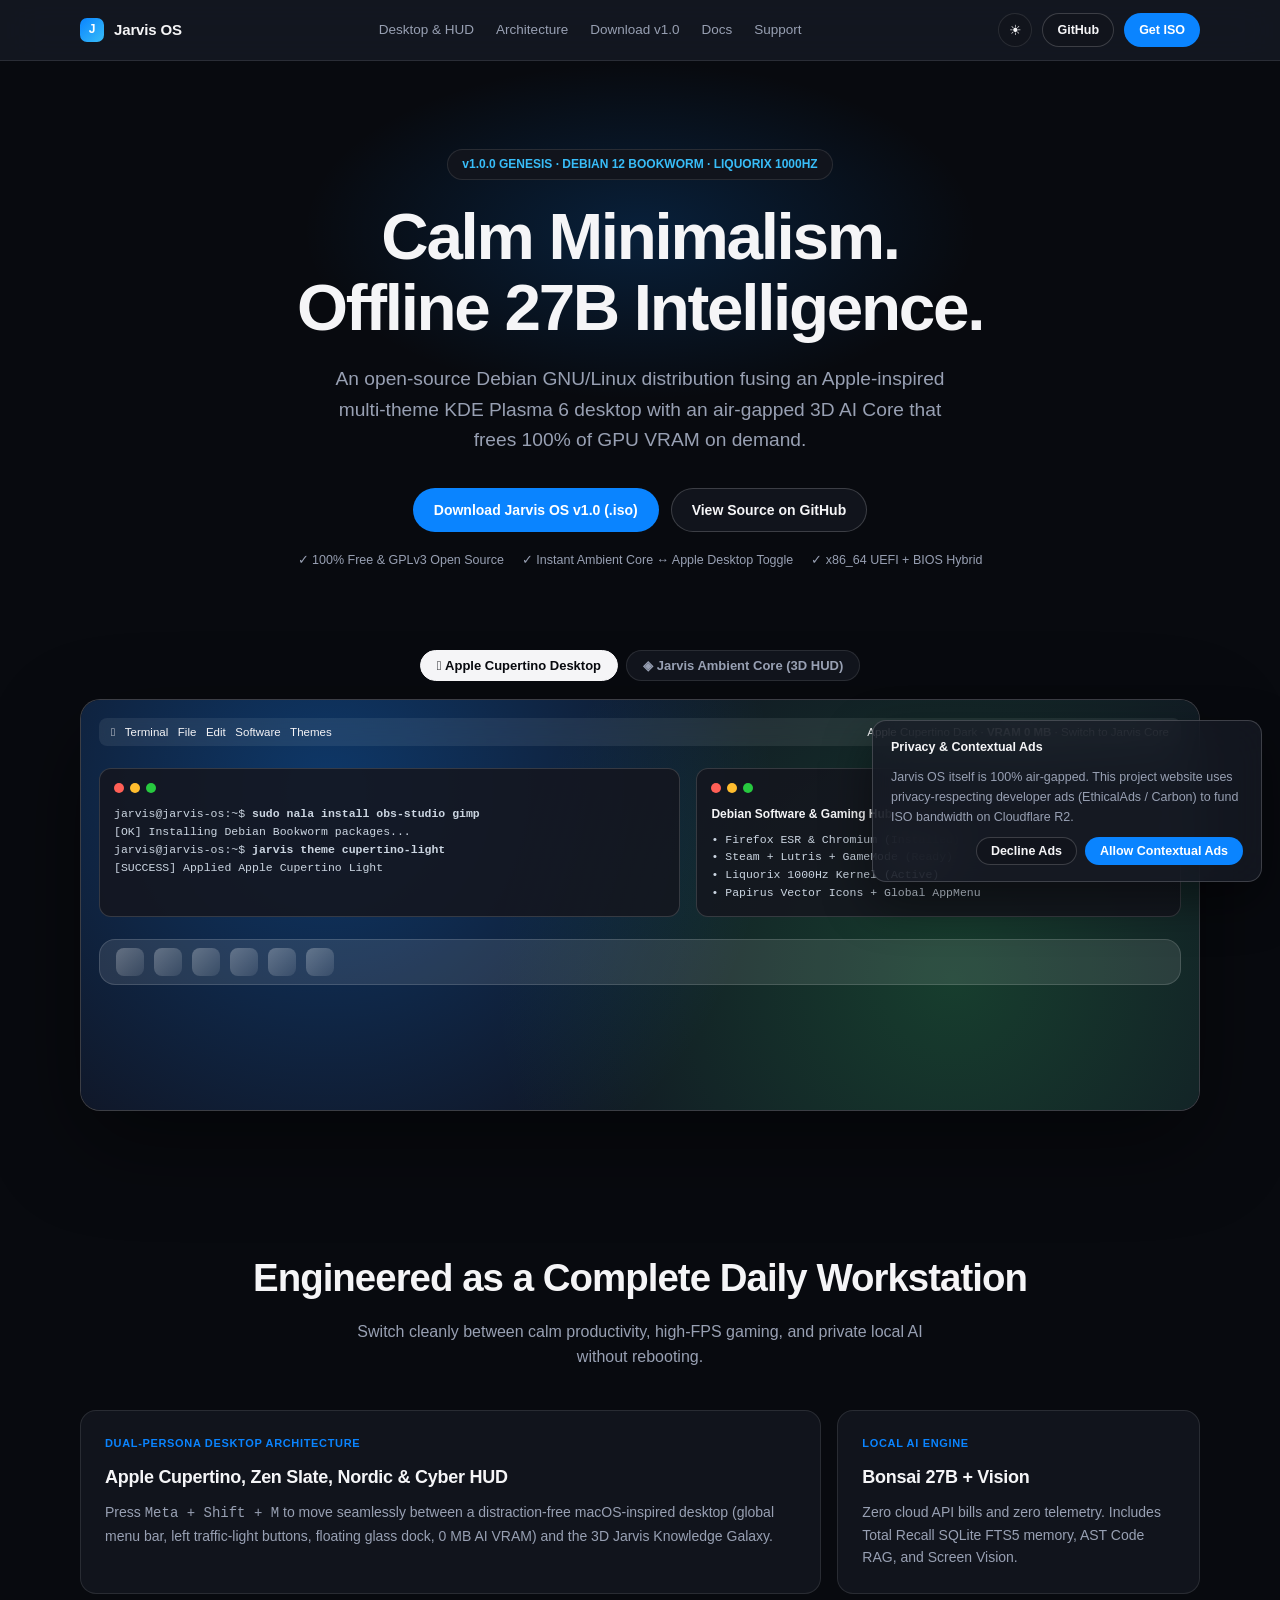
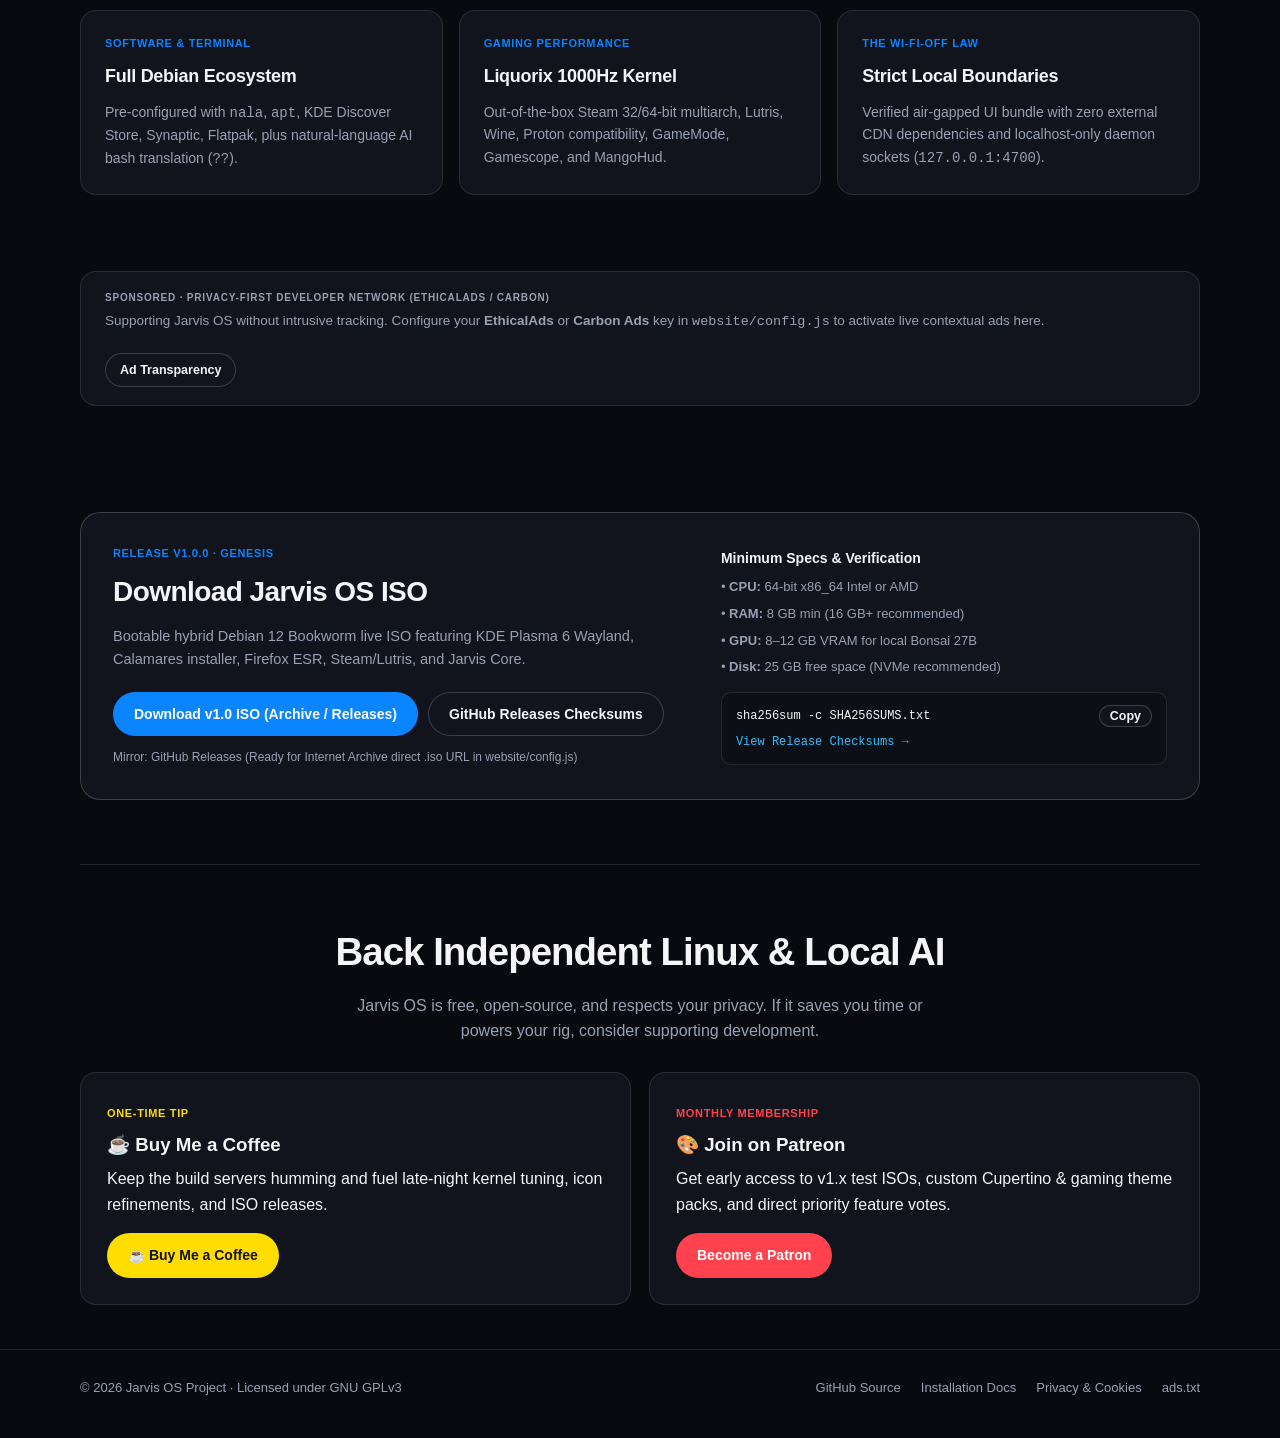
==== index.html @ 124e1205 "fix(iso,pages): verify all Bookworm packages, chroot policy-rc.d & Pages landing" ====
<!DOCTYPE html>
<html lang="en">
<head>
  <meta charset="UTF-8" />
  <meta http-equiv="refresh" content="0; url=website/index.html" />
  <meta name="viewport" content="width=device-width, initial-scale=1.0" />
  <title>Jarvis OS v1.0 — Redirecting...</title>
  <style>
    body {
      margin: 0; height: 100vh; display: grid; place-items: center;
      background: #080a0f; color: #f5f5f7;
      font-family: -apple-system, BlinkMacSystemFont, "Segoe UI", sans-serif;
    }
    a { color: #38bdf8; text-decoration: none; font-weight: 600; }
  </style>
  <script>
    window.location.replace("website/index.html");
  </script>
</head>
<body>
  <p>Opening Jarvis OS v1.0 Website… <a href="website/index.html">Click here if not redirected</a>.</p>
</body>
</html>
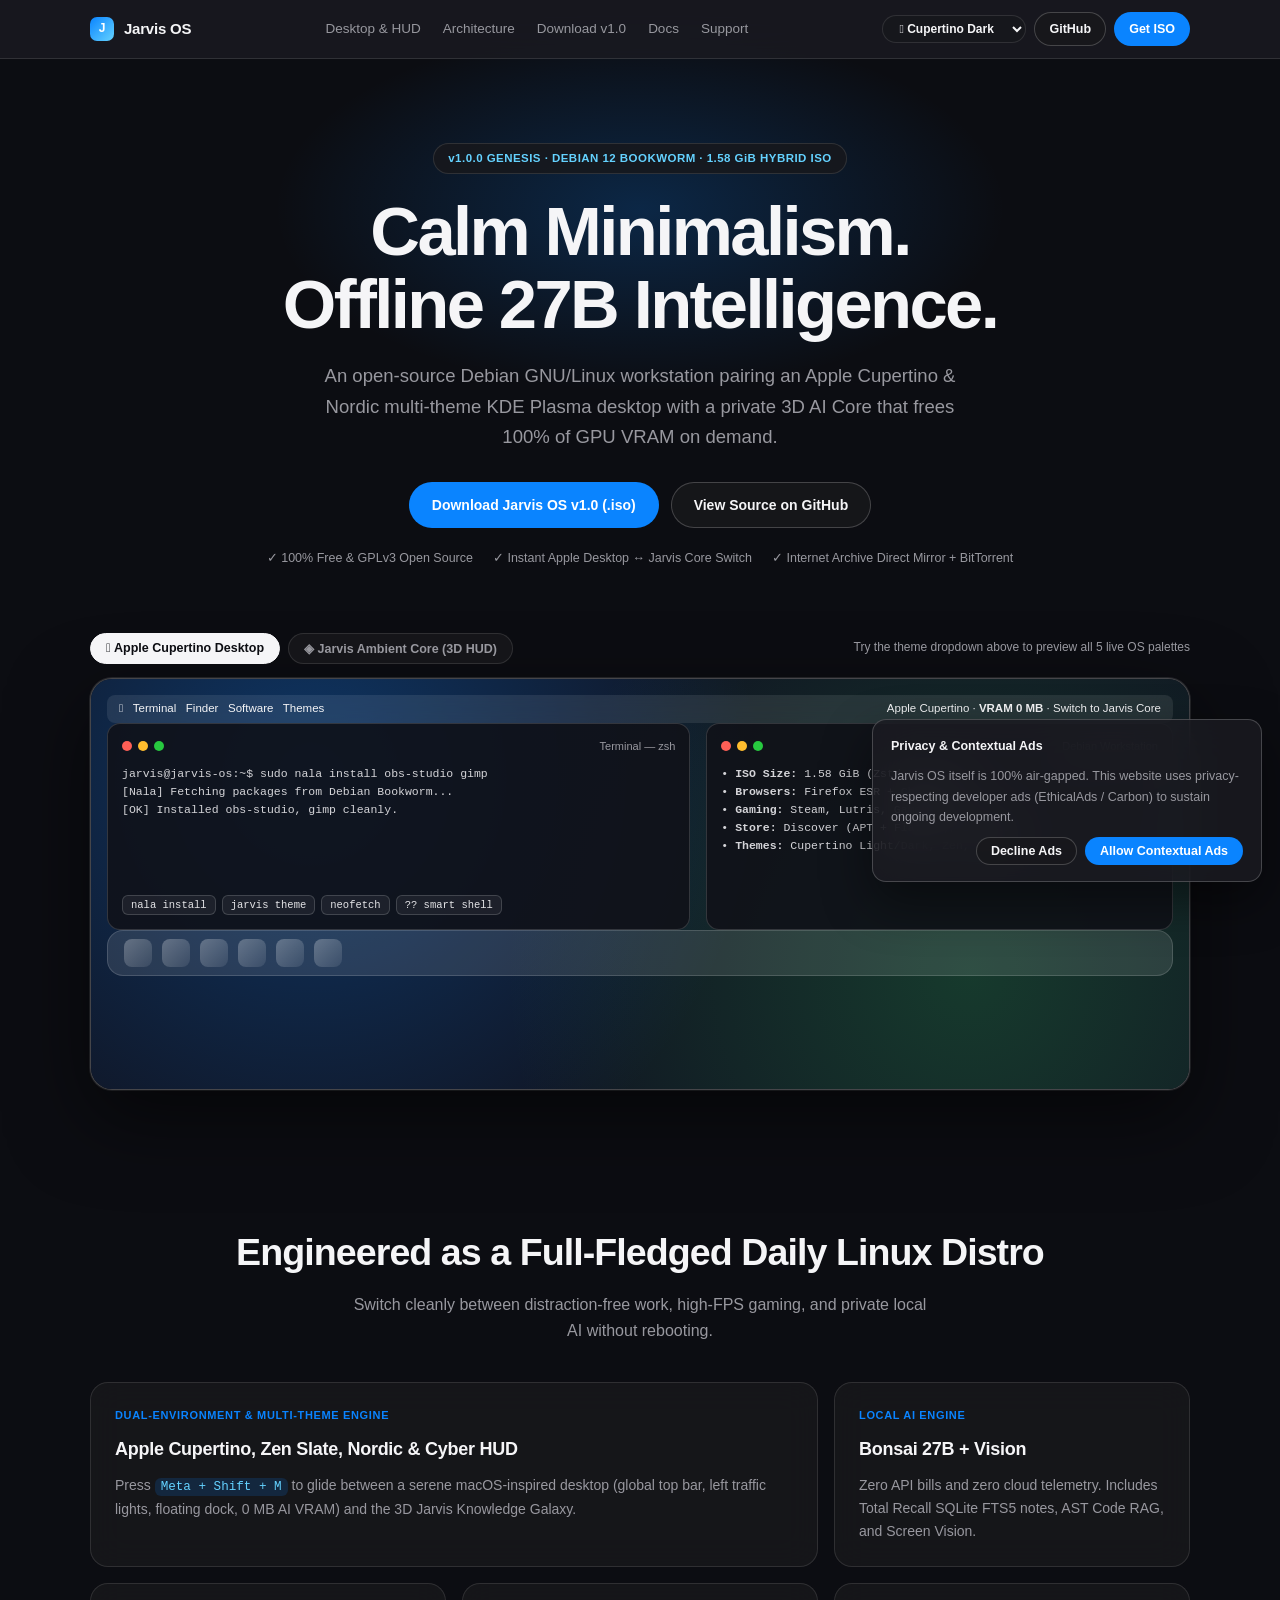
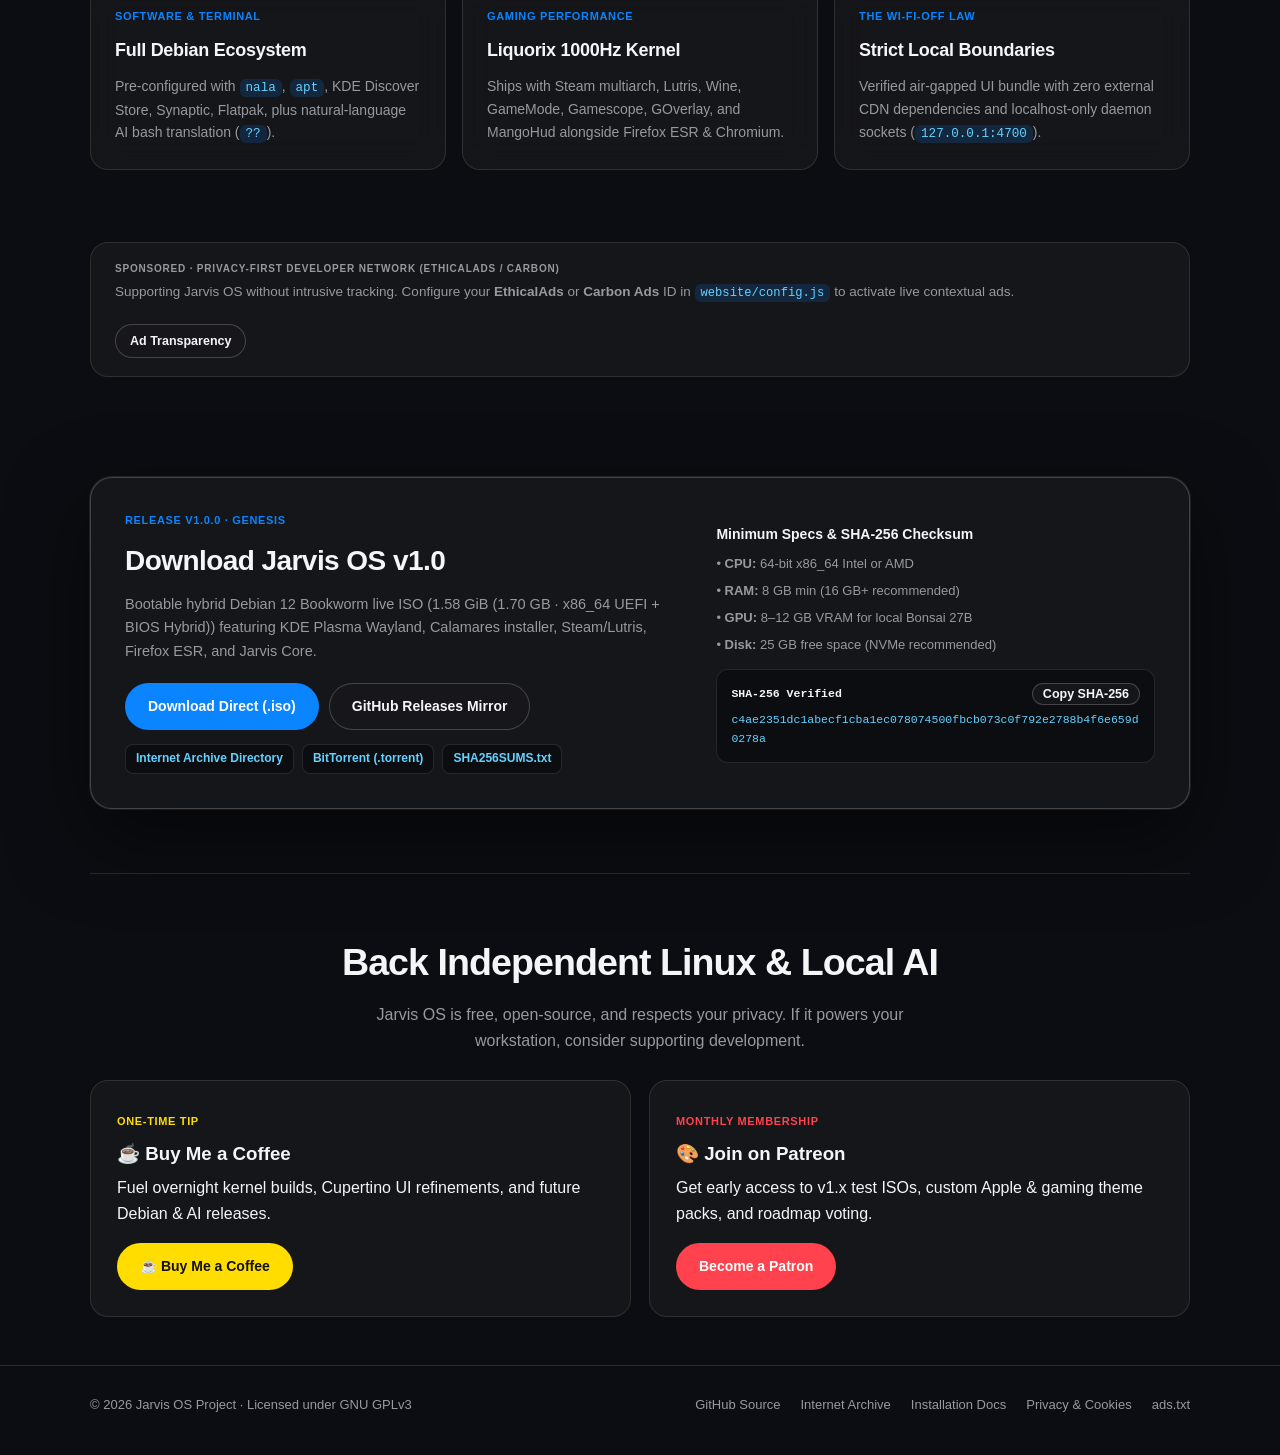
==== commit af8a4986: "feat(website): wire Internet Archive direct ISO, 5-theme switcher, and fix Patreon 404" ====
--- a/index.html
+++ b/index.html
@@ -4,20 +4,23 @@
   <meta charset="UTF-8" />
   <meta http-equiv="refresh" content="0; url=website/index.html" />
   <meta name="viewport" content="width=device-width, initial-scale=1.0" />
-  <title>Jarvis OS v1.0 — Redirecting...</title>
+  <link rel="canonical" href="https://10JERRY01.github.io/Jarvis-os/website/index.html" />
+  <title>Jarvis OS v1.0 — Minimalist Debian Linux + Offline 27B AI</title>
   <style>
     body {
       margin: 0; height: 100vh; display: grid; place-items: center;
-      background: #080a0f; color: #f5f5f7;
-      font-family: -apple-system, BlinkMacSystemFont, "Segoe UI", sans-serif;
+      background: #0c0d12; color: #f5f5f7;
+      font-family: -apple-system, BlinkMacSystemFont, "SF Pro Display", "Segoe UI", sans-serif;
     }
-    a { color: #38bdf8; text-decoration: none; font-weight: 600; }
+    .fallback { opacity: 0; animation: fadeIn 0.25s ease 0.4s forwards; font-size: 14px; color: #98989f; }
+    a { color: #0a84ff; text-decoration: none; font-weight: 600; }
+    @keyframes fadeIn { to { opacity: 1; } }
   </style>
   <script>
     window.location.replace("website/index.html");
   </script>
 </head>
 <body>
-  <p>Opening Jarvis OS v1.0 Website… <a href="website/index.html">Click here if not redirected</a>.</p>
+  <p class="fallback">Loading Jarvis OS v1.0… <a href="website/index.html">Enter site</a></p>
 </body>
 </html>
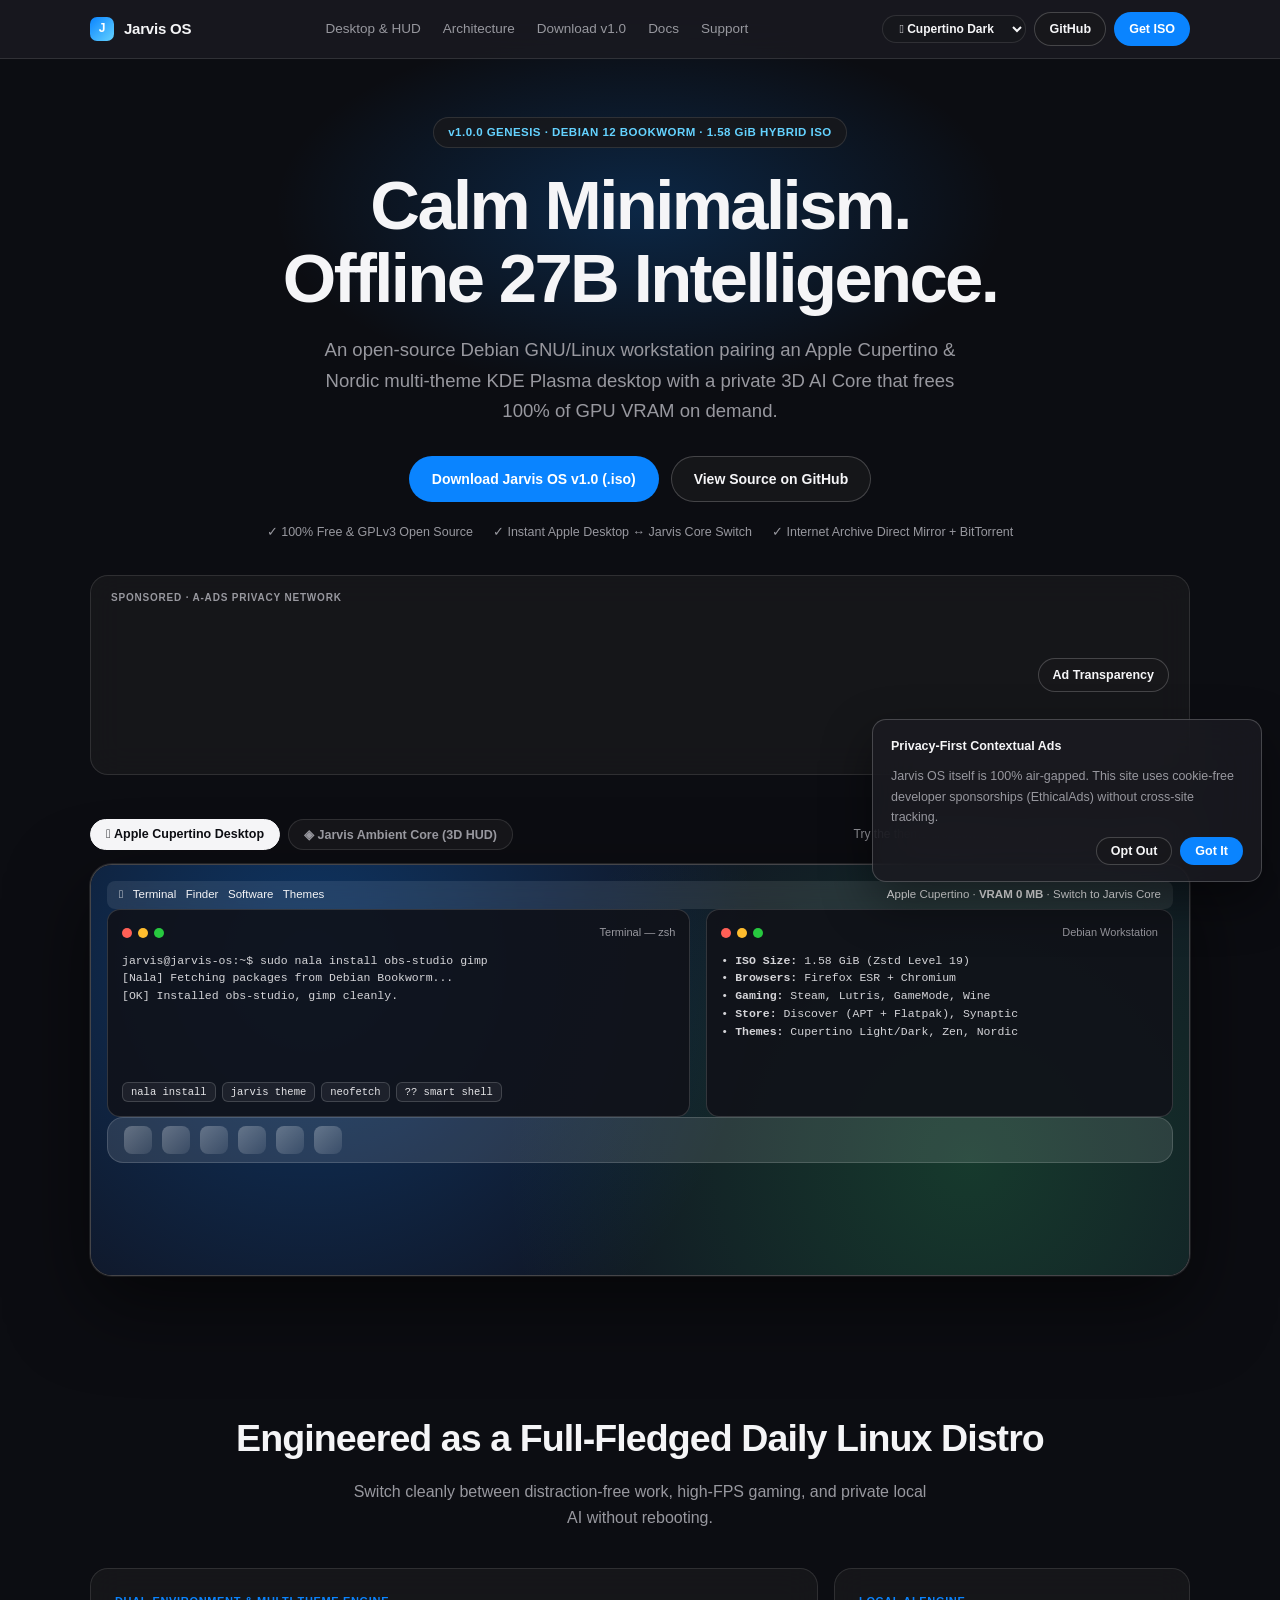
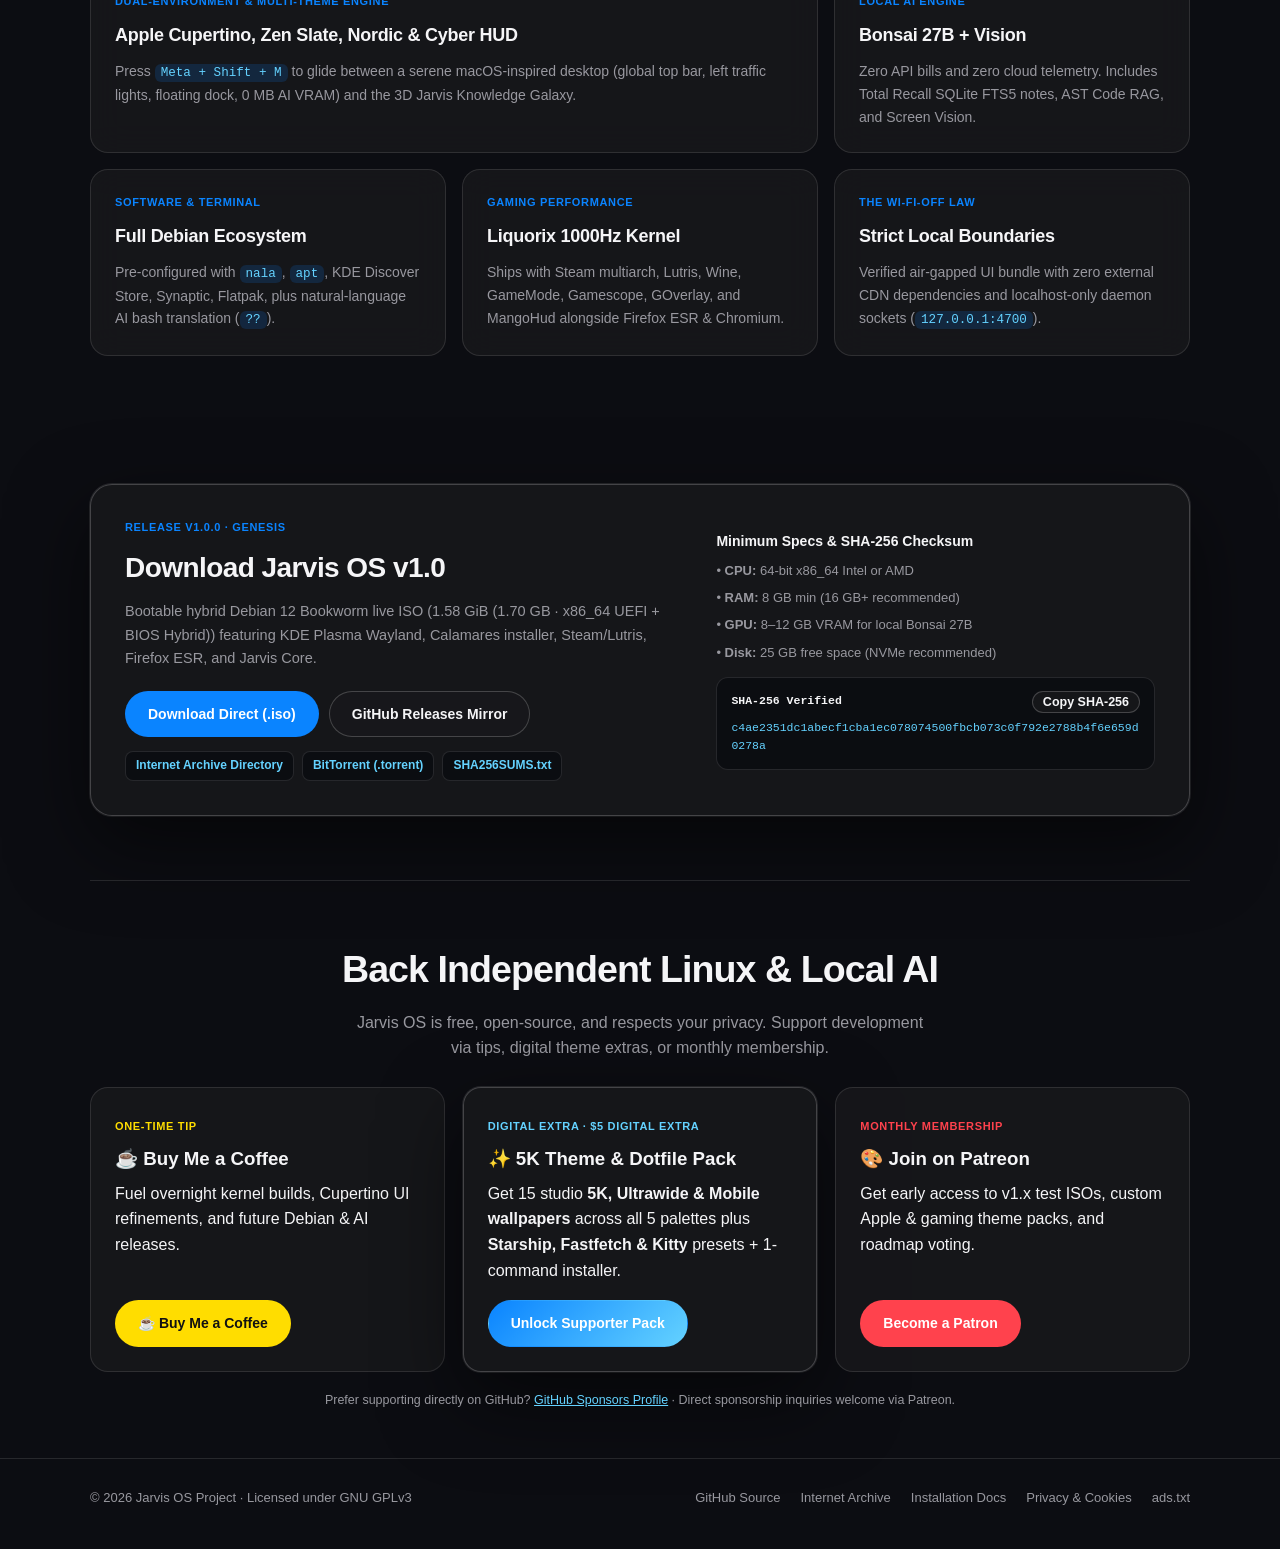
==== commit c824e93e: "feat(ads): activate live A-ADS unit 2463366 on Home, Docs, and root entry" ====
--- a/index.html
+++ b/index.html
@@ -21,6 +21,13 @@
   </script>
 </head>
 <body>
-  <p class="fallback">Loading Jarvis OS v1.0… <a href="website/index.html">Enter site</a></p>
+  <div class="fallback">
+    <p>Loading Jarvis OS v1.0… <a href="website/index.html">Enter site</a></p>
+    <!-- BEGIN AADS AD UNIT 2463366 -->
+    <div id="frame" style="width: 100%; margin: auto; position: relative; z-index: 99998;">
+      <iframe data-aa="2463366" src="https://acceptable.a-ads.com/2463366/?size=Adaptive" style="border:0; padding:0; width:70%; height:auto; overflow:hidden; display:block; margin:auto;" title="Sponsored Advertisement"></iframe>
+    </div>
+    <!-- END AADS AD UNIT 2463366 -->
+  </div>
 </body>
 </html>
